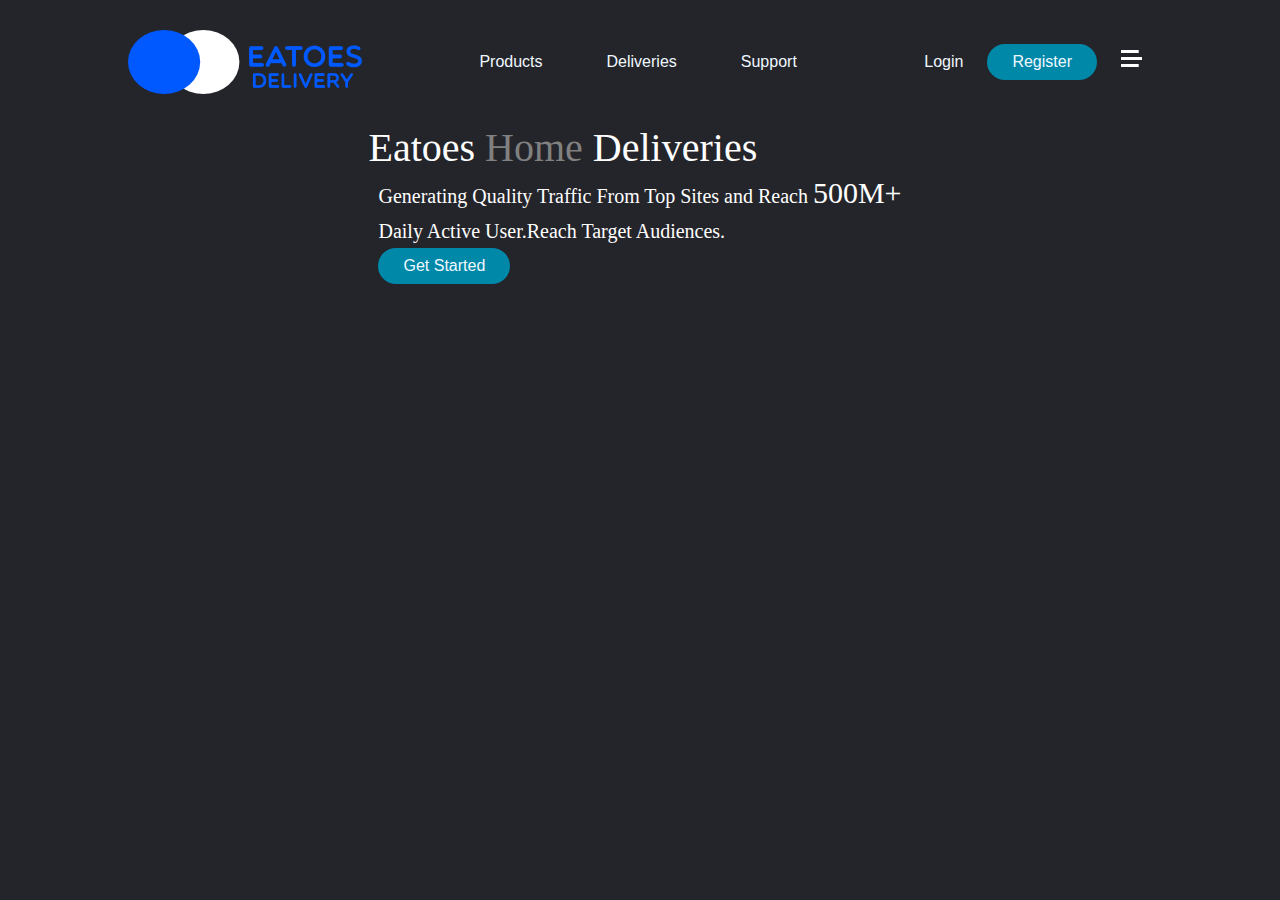
==== ui.html @ 412cdc00 "UI and Nav bar Designs" ====
<!DOCTYPE html>
<html lang="en">
<head>
    <meta charset="UTF-8">
    <meta http-equiv="X-UA-Compatible" content="IE=edge">
    <meta name="viewport" content="width=device-width, initial-scale=1.0">
    <link rel="stylesheet" href ="styles.css">
    <title>UI Design</title>
</head>
<body>
    <header>
        <img class ="logo" src="images/logo.png" alt=logo>
        <nav>
            <ul class ="nav-links">
                <li><a href="#">Products</a></li>
                <li><a href="#">Deliveries</a></li>
                <li><a href="#">Support</a></li>
            </ul>
        </nav>
        <div class ="Rgt">
            <a class ="lgn" href="#">Login</a>
            <a href ="#"><button class="Rgt-btn">Register</button></a>
            <img class="menu" src="images/menu.png" alt="menu">
        </div>
    </header>

    <div class="main-body">
        <div class ='heading'>
            <p>Eatoes <span class="home">Home</span> Deliveries</p>
        </div>
        <div class="body">
            <p>Generating Quality Traffic From Top Sites and Reach <span class="Num">500M+</span></p>
            <p>Daily Active User.Reach Target Audiences.</p>
        </div>
        <a><button class="Get-Strt">Get Started</button></a>
    </div>

</body>
</html>
---- styles.css ----
*{
    background-color: #24252a;
    box-sizing: border-box;
    margin:0;
    padding:0;
}

li, a, button{
    font-family:Arial, Helvetica, sans-serif;
    font-weight:500;
    font-size:16px;
    text-decoration: none;
    color:aliceblue;
}

header{
    display:flex;
    justify-content: space-between;
    padding:30px 10%;
    align-items: center;
}
.logo{
    cursor:pointer;
}

.nav-links{
    list-style: none;
}

.nav-links li{
    display:inline-block;
    padding: 0 20px;
}
.Rgt img , a{
    padding:0 10px;
}

.Rgt a:hover{
    color:rgb(55, 172, 172);
}

.nav-links li a{
    transition:all 0.3s ease 0s;
}
.nav-links li a:hover{
    color:rgb(55, 172, 172);
}
.Rgt-btn{
    padding:9px 25px;
    background-color: rgba(0,136,169,1);
    border:none;
    border-radius: 50px;
    cursor:pointer;
    transition: all 0.3s ease 0s;
}
.Rgt-btn:hover{
    background-color:#24252a;
}

.main-body{
   /* margin-left:40%; */
    align-content: center;
    display:grid;
    justify-content: center;
}

.heading p{
    color:white;
    font-size:40px;
    font-weight: 500;
    font-family:Cambria, Cochin, Georgia, Times, 'Times New Roman', serif;
}
.home{
    color:gray;
}

.body p{
    color:white;
    font-family:Cambria, Cochin, Georgia, Times, 'Times New Roman', serif;
    font-weight:200;
    font-size: 20px;
    padding:5px 10px;
}

.Num{
    font:bold;
    font-size:30px;
}

.Get-Strt{
    padding:9px 25px;
    background-color: rgba(0,136,169,1);
    border:none;
    border-radius: 50px;
    cursor:pointer;
    transition: all 0.3s ease 0s;   
}
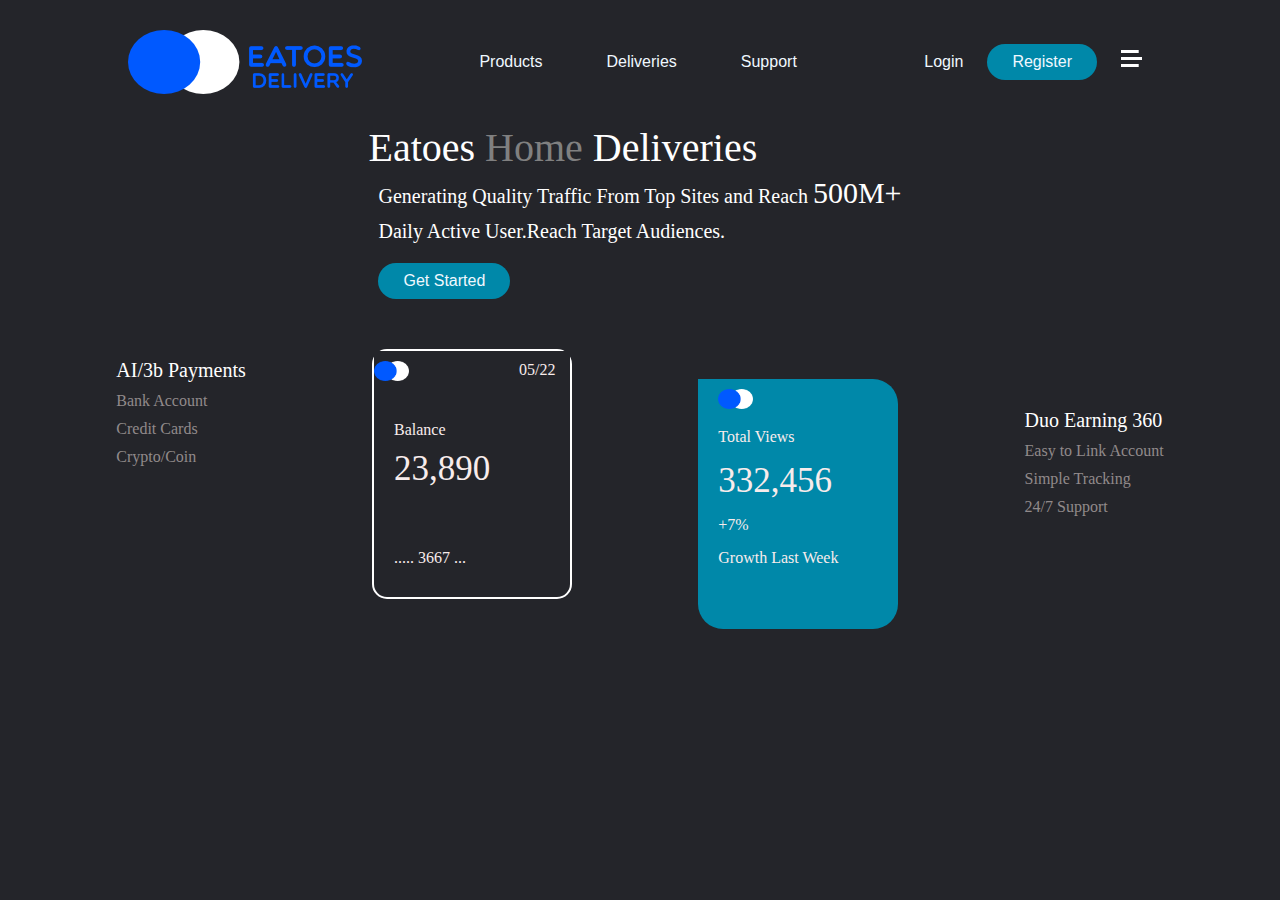
==== commit 186ca497: "body  styling" ====
--- a/ui.html
+++ b/ui.html
@@ -35,5 +35,38 @@
         <a><button class="Get-Strt">Get Started</button></a>
     </div>
 
+    <div class="card-texts">
+            <div class ="texts-1">
+                <p><span class="Text-title">AI/3b Payments</span></p>
+                <p>Bank Account</p>
+                <p>Credit Cards</p>
+                <p>Crypto/Coin</p>
+            </div>
+            <div class="card-1">
+                <div class="logo-date">
+                    <img class="card-logo" src ="./images/logowit.png" alt="logo">
+                    <p>05/22</p>
+                </div>
+                <div class ="txt">
+                    <p>Balance</p>
+                    <p><span class ="card-num-1">23,890</span></p>
+                    <p class="last-text-1">..... 3667 ...</p>
+                </div>
+            </div>
+            <div class="card-2">
+                <img class ="card-logo-2" src="./images/logowit.png" alt ="logo">
+                <p>Total Views</p>
+                <p><span class ="card-num">332,456</span></p>
+                <p>+7%</p>
+                <p>Growth Last Week</p>
+            </div>
+            <div class ="texts-2">
+                <p><span class="Text-title">Duo Earning 360</span></p>
+                <p>Easy to Link Account</p>
+                <p>Simple Tracking</p>
+                <p>24/7 Support</p>
+            </div>
+    </div>
+
 </body>
 </html>--- a/styles.css
+++ b/styles.css
@@ -93,5 +93,86 @@
     border:none;
     border-radius: 50px;
     cursor:pointer;
-    transition: all 0.3s ease 0s;   
-}+    transition: all 0.3s ease 0s; 
+    margin-top: 15px;  
+}
+
+.card-texts{
+    display:flex;
+    justify-content:space-evenly;
+    margin-top:50px;
+    gap:10px;
+}
+.card-texts p{
+    color:rgb(145, 138, 138);
+    padding-top: 10px;
+}
+
+.card-logo{
+    padding-top:10px;
+    padding-left: auto;
+    height:30px;
+}
+.Text-title {
+    color:white;
+    font-size:20px;
+}
+.card-1{
+    border:white 2px solid;
+    border-radius: 15px;
+    width:200px;
+    height:250px;
+}
+.card-1 p{
+    color:rgb(248, 236, 236);
+    padding-left:20px;
+}
+
+.card-2 {
+    margin-top:30px;
+    background-color:rgba(0,136,169,1);
+    border-radius:25px;
+    width:200px;
+    height:250px;
+}
+.card-2 p{
+    color:rgb(248, 236, 236);
+    margin-left:20px;
+    background-color:rgba(0,136,169,1);
+    padding-top:15px;
+}
+
+.card-num{
+    background-color:rgba(0,136,169,1);
+    font-size:35px;
+}
+
+.card-logo-2{
+    padding-top:10px;
+    padding-left:20px;
+    height:30px;
+    background-color:rgba(0,136,169,1);
+}
+.card-num-1{
+    font-size:35px;
+}
+.dots{
+    size: 20px;
+}
+.last-text-1{
+    margin-top:50px;
+}
+
+.logo-date{
+    display:flex;
+}
+.logo-date p{
+    margin-left:90px;
+}
+.txt{
+    margin-top:30px;
+}
+
+.texts-2{
+    margin-top:50px;
+}
